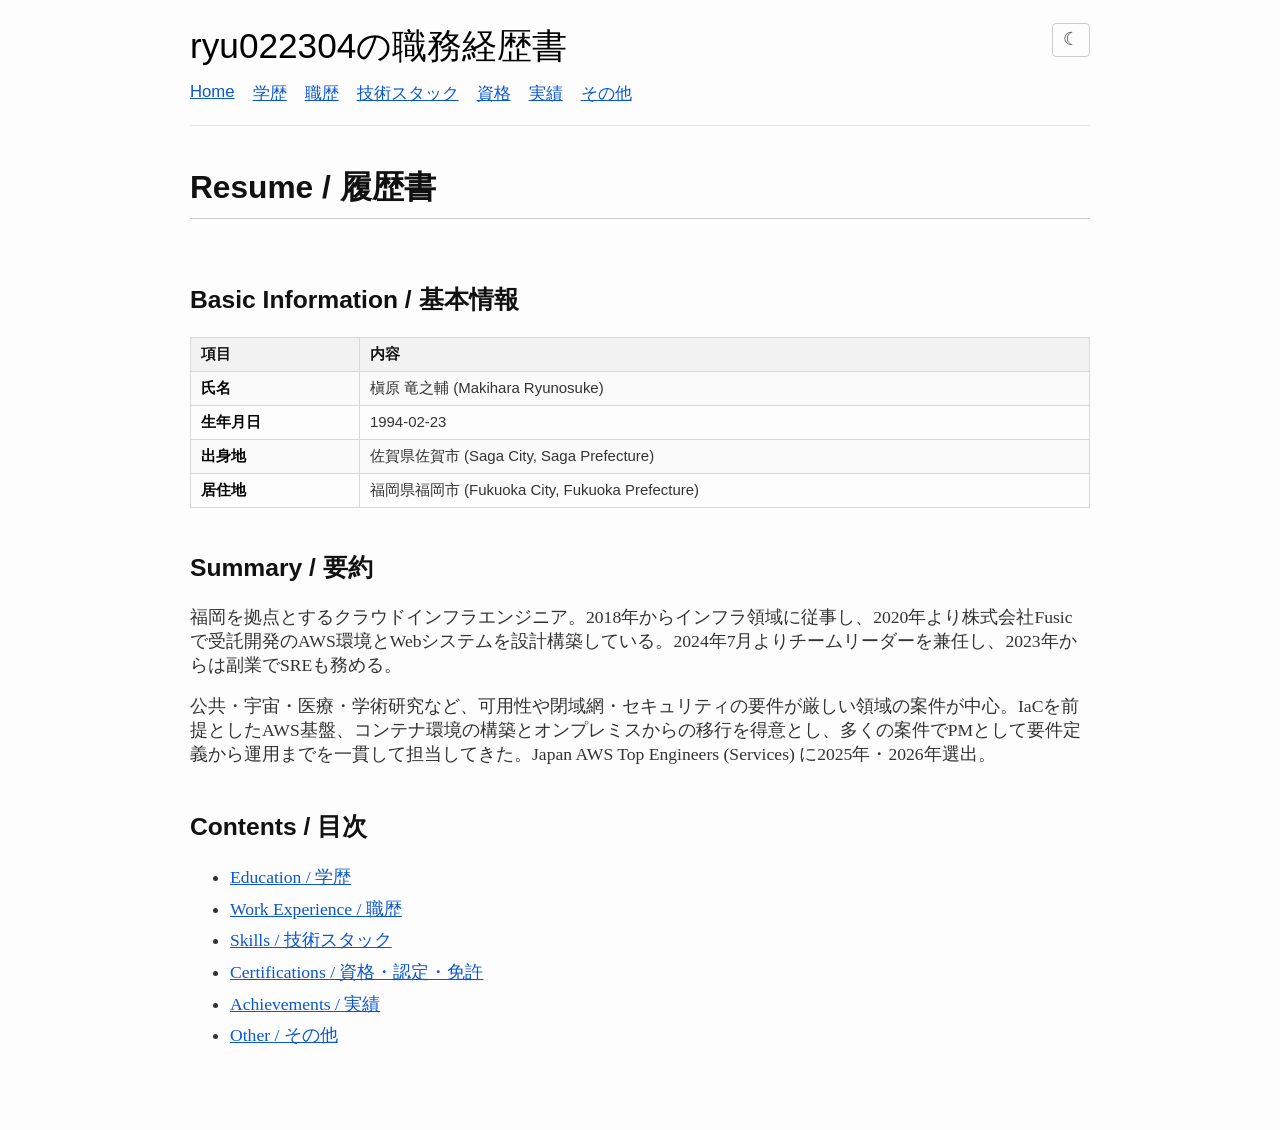
==== index.html @ 303983f2 "deploy: v1.1.1" ====
<!DOCTYPE html>
<html lang="ja">
	<head id="head">
		<meta charset="utf-8">
		<meta name="viewport" content="width=device-width, initial-scale=1">
		<title>Resume / 履歴書 | ryu022304の職務経歴書</title>
		<link type="text/css" rel="stylesheet" href="/style.css">
		<!-- テーマのちらつきを防ぐため defer を付けずに head で読む -->
		<script src="/theme.js"></script>
		

	</head>
	<body id="body">
		<header>
			<div class="site-header">
				<a class="site-title" href="/">ryu022304の職務経歴書</a>
				<button id="theme-toggle" type="button" hidden>☾</button>
			</div>
			<nav>
				<a href="/">Home</a>
				<a href="/education/">学歴</a>
				<a href="/work/">職歴</a>
				<a href="/skills/">技術スタック</a>
				<a href="/certifications/">資格</a>
				<a href="/achievements/">実績</a>
				<a href="/other/">その他</a>
			</nav>
		</header>
		<main id="main">
			
	<h1>Resume / 履歴書</h1>
	<div><h2>Basic Information / 基本情報</h2><table><tr><th>項目</th><th>内容</th></tr><tr><td><strong>氏名</strong></td><td>槇原 竜之輔 (Makihara Ryunosuke)</td></tr><tr><td><strong>生年月日</strong></td><td>1994-02-23</td></tr><tr><td><strong>出身地</strong></td><td>佐賀県佐賀市 (Saga City, Saga Prefecture)</td></tr><tr><td><strong>居住地</strong></td><td>福岡県福岡市 (Fukuoka City, Fukuoka Prefecture)</td></tr></table><h2>Summary / 要約</h2><p>福岡を拠点とするクラウドインフラエンジニア。2018年からインフラ領域に従事し、2020年より株式会社Fusicで受託開発のAWS環境とWebシステムを設計構築している。2024年7月よりチームリーダーを兼任し、2023年からは副業でSREも務める。</p><p>公共・宇宙・医療・学術研究など、可用性や閉域網・セキュリティの要件が厳しい領域の案件が中心。IaCを前提としたAWS基盤、コンテナ環境の構築とオンプレミスからの移行を得意とし、多くの案件でPMとして要件定義から運用までを一貫して担当してきた。Japan AWS Top Engineers (Services) に2025年・2026年選出。</p><h2>Contents / 目次</h2><ul><li><a href="/education/">Education / 学歴</a></li><li><a href="/work/">Work Experience / 職歴</a></li><li><a href="/skills/">Skills / 技術スタック</a></li><li><a href="/certifications/">Certifications / 資格・認定・免許</a></li><li><a href="/achievements/">Achievements / 実績</a></li><li><a href="/other/">Other / その他</a></li></ul></div>

		</main>
		<footer>
		</footer>
	</body>
</html>
---- style.css ----
/* ---------- theme tokens ---------- */

/* 既定はダーク。data-theme 未設定時は OS の設定に追従する */
:root {
  --bg: #111;
  --fg: #ccc;
  --fg-strong: #fff;
  --heading: #ddd;
  --heading-sub: #bbb;
  --heading-sub2: #aaa;
  --link: #8ab4f8;
  --link-hover: #aecbfa;
  --rule: #444;
  --rule-soft: #333;
  --table-border: #3a3a3a;
  --table-head-bg: #1d1d1d;
  --table-zebra: #171717;
  --muted: #777;
}

@media (prefers-color-scheme: light) {
  :root:not([data-theme="dark"]) {
    --bg: #fdfdfd;
    --fg: #333;
    --fg-strong: #000;
    --heading: #111;
    --heading-sub: #333;
    --heading-sub2: #444;
    --link: #0b57d0;
    --link-hover: #0842a0;
    --rule: #ccc;
    --rule-soft: #e5e5e5;
    --table-border: #d8d8d8;
    --table-head-bg: #f2f2f2;
    --table-zebra: #fafafa;
    --muted: #767676;
  }
}

:root[data-theme="light"] {
  --bg: #fdfdfd;
  --fg: #333;
  --fg-strong: #000;
  --heading: #111;
  --heading-sub: #333;
  --heading-sub2: #444;
  --link: #0b57d0;
  --link-hover: #0842a0;
  --rule: #ccc;
  --rule-soft: #e5e5e5;
  --table-border: #d8d8d8;
  --table-head-bg: #f2f2f2;
  --table-zebra: #fafafa;
  --muted: #767676;
}

/* ---------- base ---------- */

html {
  color: var(--fg);
  font-family: "Georgia", serif;
  font-size: 1.1em;
  display: flex;
  flex-direction: row;
  justify-content: center;
  background-color: var(--bg);
}

body {
  max-width: 900px;
  width: 100%;
  padding: 15px;
  display: flex;
  flex-direction: column;
}

h1,
h2,
h3,
h4,
h5 {
  color: var(--heading);
  font-family: "Verdana", sans-serif;
  line-height: 1.3;
}

h1 {
  font-size: 1.8em;
  border-bottom: 1px solid var(--rule);
  padding-bottom: 0.3em;
}

h2 {
  font-size: 1.4em;
  margin-top: 1.8em;
}

h3 {
  font-size: 1.15em;
  margin-top: 1.5em;
  color: var(--heading-sub);
}

h4 {
  font-size: 1em;
  margin-top: 1.2em;
  color: var(--heading-sub2);
}

b,
strong {
  color: var(--fg-strong);
}

a {
  color: var(--link);
}

a:hover {
  color: var(--link-hover);
}

li {
  line-height: 1.6;
  margin-bottom: 0.2em;
}

/* ---------- header / nav ---------- */

.site-header {
  display: flex;
  flex-direction: row;
  align-items: flex-start;
  justify-content: space-between;
  gap: 12px;
}

.site-title {
  font-size: 2em;
  font-family: "Verdana", sans-serif;
  color: var(--fg-strong);
  text-decoration: none;
  margin-bottom: 12px;
  display: block;
}

.site-title:hover {
  color: var(--fg-strong);
}

#theme-toggle {
  flex: none;
  background: none;
  border: 1px solid var(--rule);
  border-radius: 4px;
  color: var(--fg);
  font-size: 1em;
  line-height: 1;
  padding: 7px 10px;
  cursor: pointer;
}

#theme-toggle:hover {
  border-color: var(--link);
  color: var(--link);
}

nav {
  display: flex;
  flex-direction: row;
  flex-wrap: wrap;
  gap: 0 18px;
  font-size: 0.95em;
  font-family: "Verdana", sans-serif;
  padding-bottom: 20px;
  border-bottom: 1px solid var(--rule-soft);
  margin-bottom: 20px;
}

/* ---------- tables ---------- */

main > div {
  overflow-x: auto;
}

table {
  border-collapse: collapse;
  width: 100%;
  margin: 1em 0;
  font-size: 0.85em;
  font-family: "Verdana", sans-serif;
}

th,
td {
  border: 1px solid var(--table-border);
  padding: 7px 10px;
  text-align: left;
  vertical-align: top;
}

th {
  background-color: var(--table-head-bg);
  color: var(--heading);
  white-space: nowrap;
}

tr:nth-child(even) td {
  background-color: var(--table-zebra);
}

/* ---------- misc ---------- */

pre {
  overflow-x: auto;
}

img {
  max-width: 100%;
}

.small {
  font-size: 0.8em;
}

footer {
  margin-top: 40px;
  color: var(--muted);
}

footer hr {
  border: none;
  border-top: 1px solid var(--rule-soft);
}

/* ---------- mobile ---------- */

@media (max-width: 600px) {
  html {
    font-size: 1em;
  }

  .site-title {
    font-size: 1.5em;
  }

  table {
    font-size: 0.8em;
  }
}
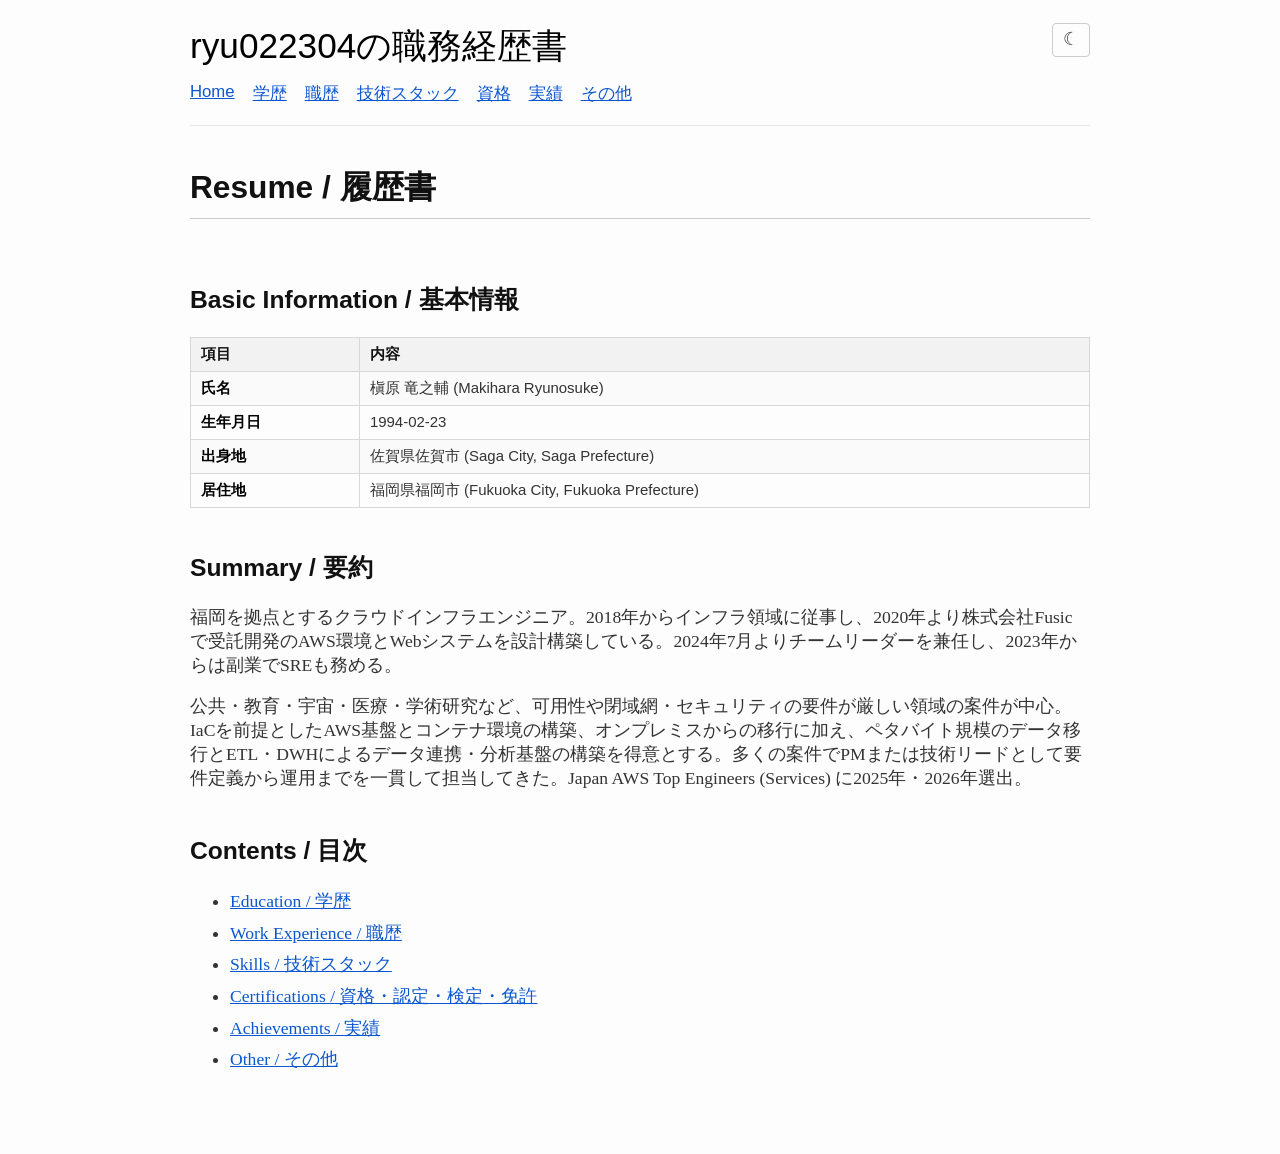
==== commit d6493214: "deploy: v1.3.1" ====
--- a/index.html
+++ b/index.html
@@ -3,7 +3,8 @@
 	<head id="head">
 		<meta charset="utf-8">
 		<meta name="viewport" content="width=device-width, initial-scale=1">
-		<title>Resume / 履歴書 | ryu022304の職務経歴書</title>
+		<!-- トップページはサイトタイトルのみ、それ以外は '<ページ名> | <サイトタイトル>' -->
+		<title>ryu022304の職務経歴書</title>
 		<link type="text/css" rel="stylesheet" href="/style.css">
 		<!-- テーマのちらつきを防ぐため defer を付けずに head で読む -->
 		<script src="/theme.js"></script>
@@ -29,7 +30,7 @@
 		<main id="main">
 			
 	<h1>Resume / 履歴書</h1>
-	<div><h2>Basic Information / 基本情報</h2><table><tr><th>項目</th><th>内容</th></tr><tr><td><strong>氏名</strong></td><td>槇原 竜之輔 (Makihara Ryunosuke)</td></tr><tr><td><strong>生年月日</strong></td><td>1994-02-23</td></tr><tr><td><strong>出身地</strong></td><td>佐賀県佐賀市 (Saga City, Saga Prefecture)</td></tr><tr><td><strong>居住地</strong></td><td>福岡県福岡市 (Fukuoka City, Fukuoka Prefecture)</td></tr></table><h2>Summary / 要約</h2><p>福岡を拠点とするクラウドインフラエンジニア。2018年からインフラ領域に従事し、2020年より株式会社Fusicで受託開発のAWS環境とWebシステムを設計構築している。2024年7月よりチームリーダーを兼任し、2023年からは副業でSREも務める。</p><p>公共・宇宙・医療・学術研究など、可用性や閉域網・セキュリティの要件が厳しい領域の案件が中心。IaCを前提としたAWS基盤、コンテナ環境の構築とオンプレミスからの移行を得意とし、多くの案件でPMとして要件定義から運用までを一貫して担当してきた。Japan AWS Top Engineers (Services) に2025年・2026年選出。</p><h2>Contents / 目次</h2><ul><li><a href="/education/">Education / 学歴</a></li><li><a href="/work/">Work Experience / 職歴</a></li><li><a href="/skills/">Skills / 技術スタック</a></li><li><a href="/certifications/">Certifications / 資格・認定・免許</a></li><li><a href="/achievements/">Achievements / 実績</a></li><li><a href="/other/">Other / その他</a></li></ul></div>
+	<div><h2>Basic Information / 基本情報</h2><table><tr><th>項目</th><th>内容</th></tr><tr><td><strong>氏名</strong></td><td>槇原 竜之輔 (Makihara Ryunosuke)</td></tr><tr><td><strong>生年月日</strong></td><td>1994-02-23</td></tr><tr><td><strong>出身地</strong></td><td>佐賀県佐賀市 (Saga City, Saga Prefecture)</td></tr><tr><td><strong>居住地</strong></td><td>福岡県福岡市 (Fukuoka City, Fukuoka Prefecture)</td></tr></table><h2>Summary / 要約</h2><p>福岡を拠点とするクラウドインフラエンジニア。2018年からインフラ領域に従事し、2020年より株式会社Fusicで受託開発のAWS環境とWebシステムを設計構築している。2024年7月よりチームリーダーを兼任し、2023年からは副業でSREも務める。</p><p>公共・教育・宇宙・医療・学術研究など、可用性や閉域網・セキュリティの要件が厳しい領域の案件が中心。IaCを前提としたAWS基盤とコンテナ環境の構築、オンプレミスからの移行に加え、ペタバイト規模のデータ移行とETL・DWHによるデータ連携・分析基盤の構築を得意とする。多くの案件でPMまたは技術リードとして要件定義から運用までを一貫して担当してきた。Japan AWS Top Engineers (Services) に2025年・2026年選出。</p><h2>Contents / 目次</h2><ul><li><a href="/education/">Education / 学歴</a></li><li><a href="/work/">Work Experience / 職歴</a></li><li><a href="/skills/">Skills / 技術スタック</a></li><li><a href="/certifications/">Certifications / 資格・認定・検定・免許</a></li><li><a href="/achievements/">Achievements / 実績</a></li><li><a href="/other/">Other / その他</a></li></ul></div>
 
 		</main>
 		<footer>
--- a/style.css
+++ b/style.css
@@ -209,6 +209,36 @@
   background-color: var(--table-zebra);
 }
 
+/* ---------- SNS icons ---------- */
+
+.sns {
+  list-style: none;
+  padding: 0;
+  margin: 1em 0;
+  display: flex;
+  flex-direction: row;
+  flex-wrap: wrap;
+  gap: 8px;
+  align-items: center;
+}
+
+.sns li {
+  margin-bottom: 0;
+}
+
+.sns a {
+  color: var(--fg);
+  display: inline-flex;
+  padding: 8px;
+  border-radius: 6px;
+  line-height: 0;
+}
+
+.sns a:hover {
+  color: var(--link);
+  background-color: var(--table-head-bg);
+}
+
 /* ---------- misc ---------- */
 
 pre {
